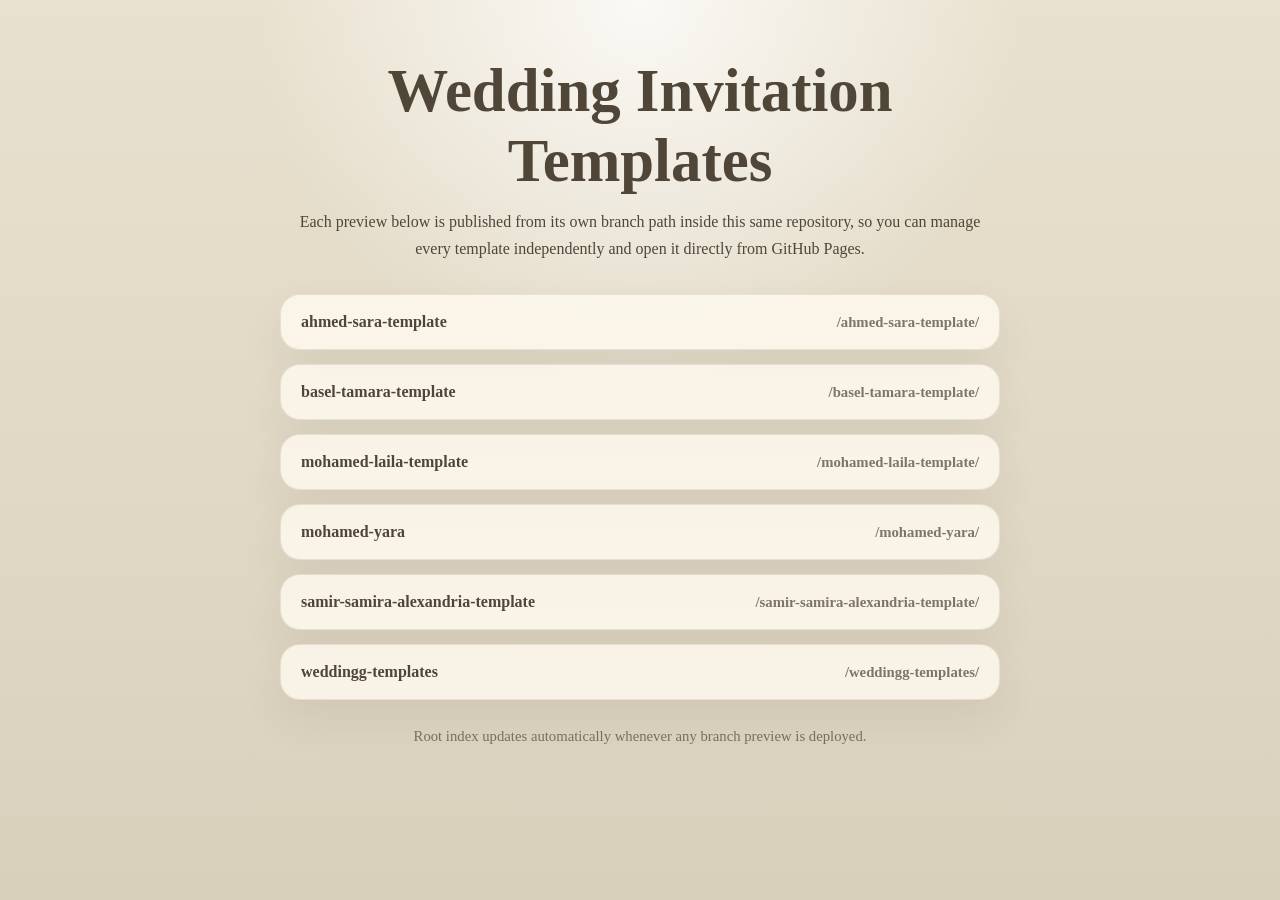
==== index.html @ 76e406f6 "Deploy c4c49583e7e1dd8cb4e0a4e46a7a041f23923873 to mohamed-yara" ====
<!doctype html>
<html lang="en">
<head>
  <meta charset="utf-8">
  <meta name="viewport" content="width=device-width, initial-scale=1">
  <title>Wedding Invitation Templates</title>
  <style>
    :root {
      color-scheme: light;
    }

    * {
      box-sizing: border-box;
    }

    body {
      margin: 0;
      min-height: 100vh;
      font-family: "Georgia", "Times New Roman", serif;
      background:
        radial-gradient(circle at top, rgba(255, 255, 255, 0.8), rgba(255, 255, 255, 0) 35%),
        linear-gradient(180deg, #e9e1cf 0%, #d9d0bc 100%);
      color: #4f4638;
    }

    main {
      width: min(720px, calc(100vw - 32px));
      margin: 0 auto;
      padding: 56px 0 72px;
    }

    h1 {
      margin: 0 0 12px;
      font-size: clamp(2.4rem, 7vw, 3.8rem);
      text-align: center;
    }

    p.lead {
      margin: 0 auto 32px;
      max-width: 44rem;
      text-align: center;
      font-size: 1rem;
      line-height: 1.7;
    }

    ul {
      list-style: none;
      margin: 0;
      padding: 0;
      display: grid;
      gap: 14px;
    }

    li {
      padding: 18px 20px;
      border-radius: 20px;
      background: rgba(255, 250, 240, 0.82);
      border: 1px solid rgba(111, 99, 79, 0.14);
      box-shadow: 0 20px 40px rgba(79, 70, 56, 0.08);
    }

    a {
      color: inherit;
      text-decoration: none;
      display: flex;
      justify-content: space-between;
      align-items: center;
      gap: 16px;
      font-weight: 700;
    }

    a span:last-child {
      opacity: 0.72;
      font-size: 0.92rem;
    }

    footer {
      margin-top: 28px;
      text-align: center;
      font-size: 0.92rem;
      opacity: 0.7;
    }
  </style>
</head>
<body>
  <main>
    <h1>Wedding Invitation Templates</h1>
    <p class="lead">Each preview below is published from its own branch path inside this same repository, so you can manage every template independently and open it directly from GitHub Pages.</p>
    <ul>
                <li><a href="./ahmed-sara-template/"><span>ahmed-sara-template</span><span>/ahmed-sara-template/</span></a></li>
                <li><a href="./basel-tamara-template/"><span>basel-tamara-template</span><span>/basel-tamara-template/</span></a></li>
                <li><a href="./mohamed-laila-template/"><span>mohamed-laila-template</span><span>/mohamed-laila-template/</span></a></li>
                <li><a href="./mohamed-yara/"><span>mohamed-yara</span><span>/mohamed-yara/</span></a></li>
                <li><a href="./samir-samira-alexandria-template/"><span>samir-samira-alexandria-template</span><span>/samir-samira-alexandria-template/</span></a></li>
                <li><a href="./weddingg-templates/"><span>weddingg-templates</span><span>/weddingg-templates/</span></a></li>
    </ul>
    <footer>Root index updates automatically whenever any branch preview is deployed.</footer>
  </main>
</body>
</html>
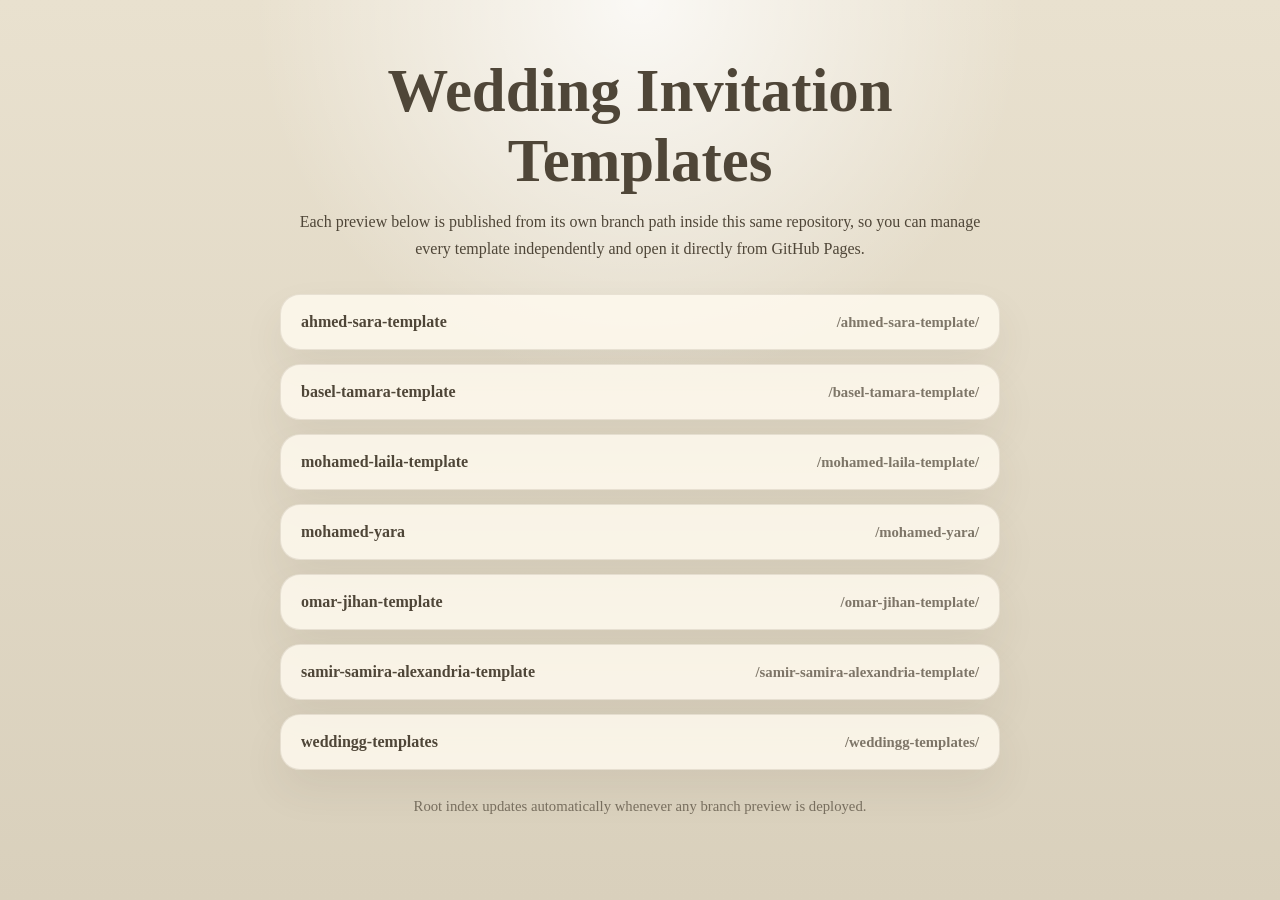
==== commit 59973581: "Deploy c4c49583e7e1dd8cb4e0a4e46a7a041f23923873 to omar-jihan-template" ====
--- a/index.html
+++ b/index.html
@@ -91,6 +91,7 @@
                 <li><a href="./basel-tamara-template/"><span>basel-tamara-template</span><span>/basel-tamara-template/</span></a></li>
                 <li><a href="./mohamed-laila-template/"><span>mohamed-laila-template</span><span>/mohamed-laila-template/</span></a></li>
                 <li><a href="./mohamed-yara/"><span>mohamed-yara</span><span>/mohamed-yara/</span></a></li>
+                <li><a href="./omar-jihan-template/"><span>omar-jihan-template</span><span>/omar-jihan-template/</span></a></li>
                 <li><a href="./samir-samira-alexandria-template/"><span>samir-samira-alexandria-template</span><span>/samir-samira-alexandria-template/</span></a></li>
                 <li><a href="./weddingg-templates/"><span>weddingg-templates</span><span>/weddingg-templates/</span></a></li>
     </ul>
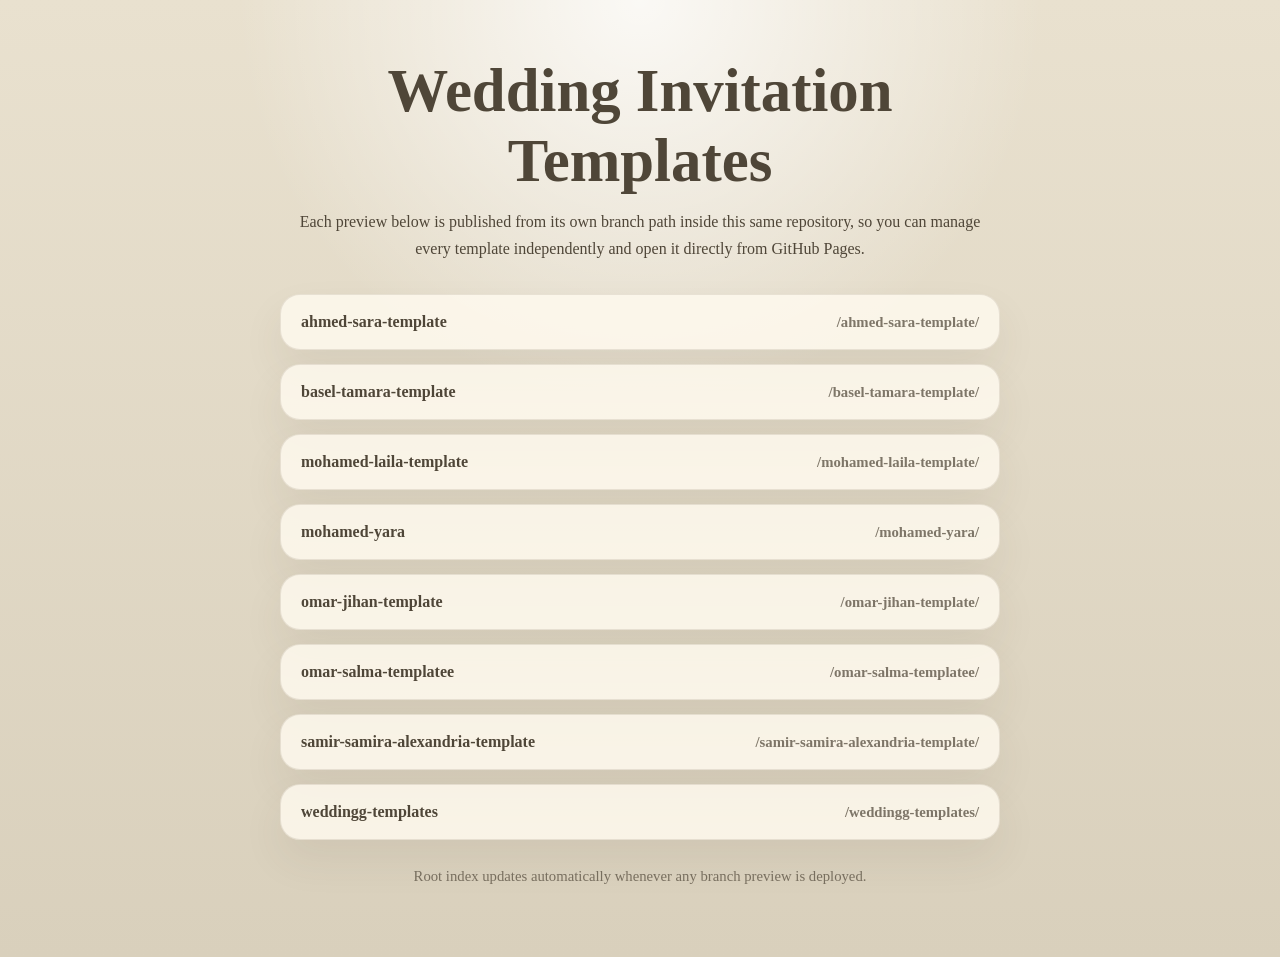
==== commit 0433676e: "Deploy c4c49583e7e1dd8cb4e0a4e46a7a041f23923873 to omar-salma-templatee" ====
--- a/index.html
+++ b/index.html
@@ -92,6 +92,7 @@
                 <li><a href="./mohamed-laila-template/"><span>mohamed-laila-template</span><span>/mohamed-laila-template/</span></a></li>
                 <li><a href="./mohamed-yara/"><span>mohamed-yara</span><span>/mohamed-yara/</span></a></li>
                 <li><a href="./omar-jihan-template/"><span>omar-jihan-template</span><span>/omar-jihan-template/</span></a></li>
+                <li><a href="./omar-salma-templatee/"><span>omar-salma-templatee</span><span>/omar-salma-templatee/</span></a></li>
                 <li><a href="./samir-samira-alexandria-template/"><span>samir-samira-alexandria-template</span><span>/samir-samira-alexandria-template/</span></a></li>
                 <li><a href="./weddingg-templates/"><span>weddingg-templates</span><span>/weddingg-templates/</span></a></li>
     </ul>
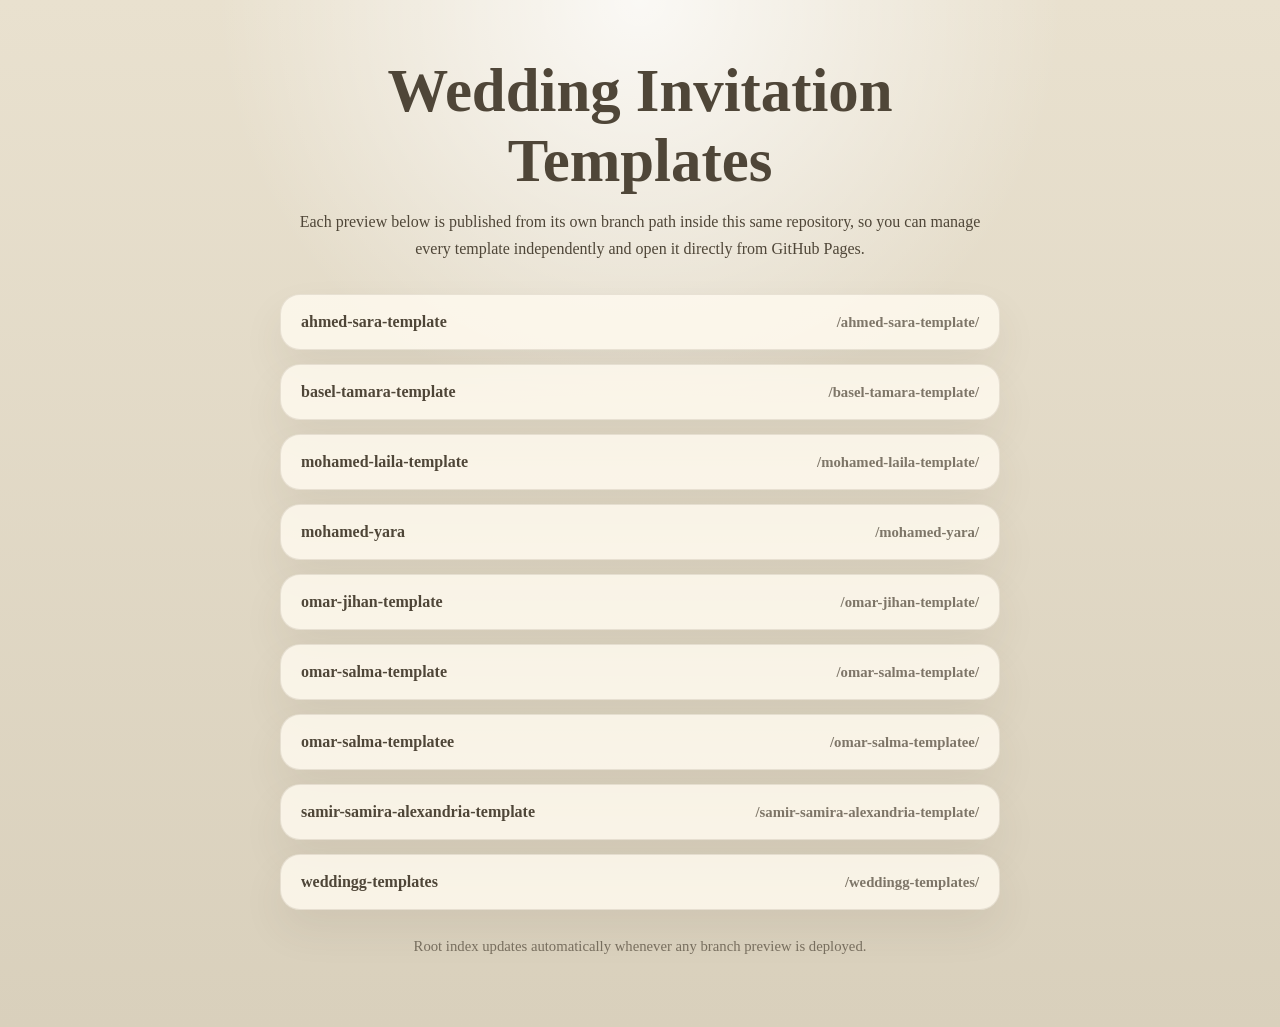
==== commit 448b1506: "Deploy c4c49583e7e1dd8cb4e0a4e46a7a041f23923873 to omar-salma-template" ====
--- a/index.html
+++ b/index.html
@@ -92,6 +92,7 @@
                 <li><a href="./mohamed-laila-template/"><span>mohamed-laila-template</span><span>/mohamed-laila-template/</span></a></li>
                 <li><a href="./mohamed-yara/"><span>mohamed-yara</span><span>/mohamed-yara/</span></a></li>
                 <li><a href="./omar-jihan-template/"><span>omar-jihan-template</span><span>/omar-jihan-template/</span></a></li>
+                <li><a href="./omar-salma-template/"><span>omar-salma-template</span><span>/omar-salma-template/</span></a></li>
                 <li><a href="./omar-salma-templatee/"><span>omar-salma-templatee</span><span>/omar-salma-templatee/</span></a></li>
                 <li><a href="./samir-samira-alexandria-template/"><span>samir-samira-alexandria-template</span><span>/samir-samira-alexandria-template/</span></a></li>
                 <li><a href="./weddingg-templates/"><span>weddingg-templates</span><span>/weddingg-templates/</span></a></li>
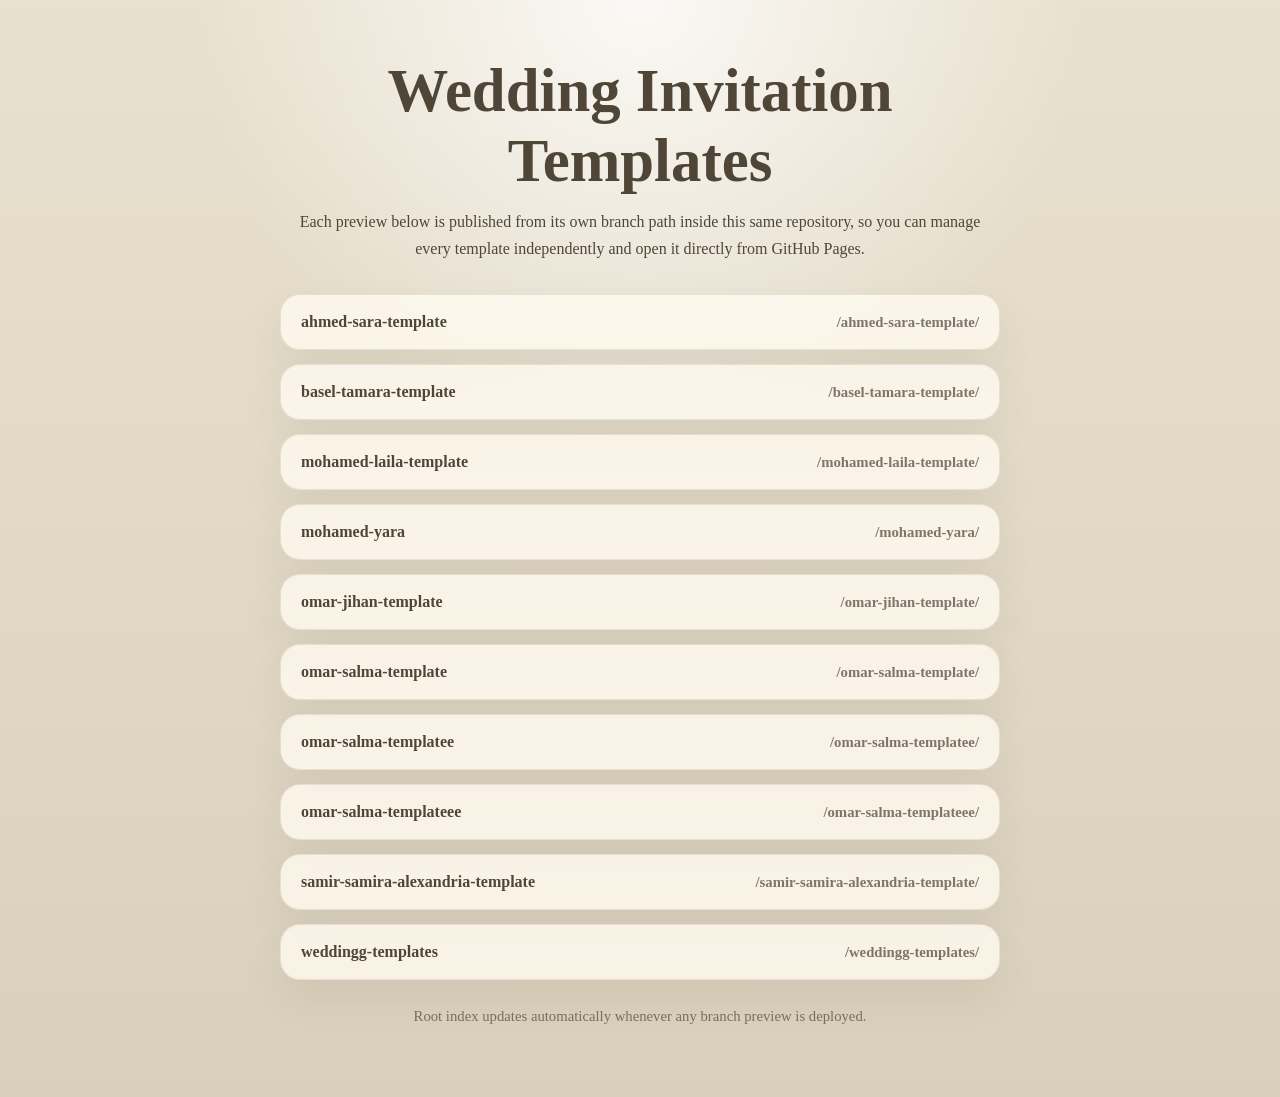
==== commit 35a00adf: "Deploy c4c49583e7e1dd8cb4e0a4e46a7a041f23923873 to omar-salma-templateee" ====
--- a/index.html
+++ b/index.html
@@ -94,6 +94,7 @@
                 <li><a href="./omar-jihan-template/"><span>omar-jihan-template</span><span>/omar-jihan-template/</span></a></li>
                 <li><a href="./omar-salma-template/"><span>omar-salma-template</span><span>/omar-salma-template/</span></a></li>
                 <li><a href="./omar-salma-templatee/"><span>omar-salma-templatee</span><span>/omar-salma-templatee/</span></a></li>
+                <li><a href="./omar-salma-templateee/"><span>omar-salma-templateee</span><span>/omar-salma-templateee/</span></a></li>
                 <li><a href="./samir-samira-alexandria-template/"><span>samir-samira-alexandria-template</span><span>/samir-samira-alexandria-template/</span></a></li>
                 <li><a href="./weddingg-templates/"><span>weddingg-templates</span><span>/weddingg-templates/</span></a></li>
     </ul>
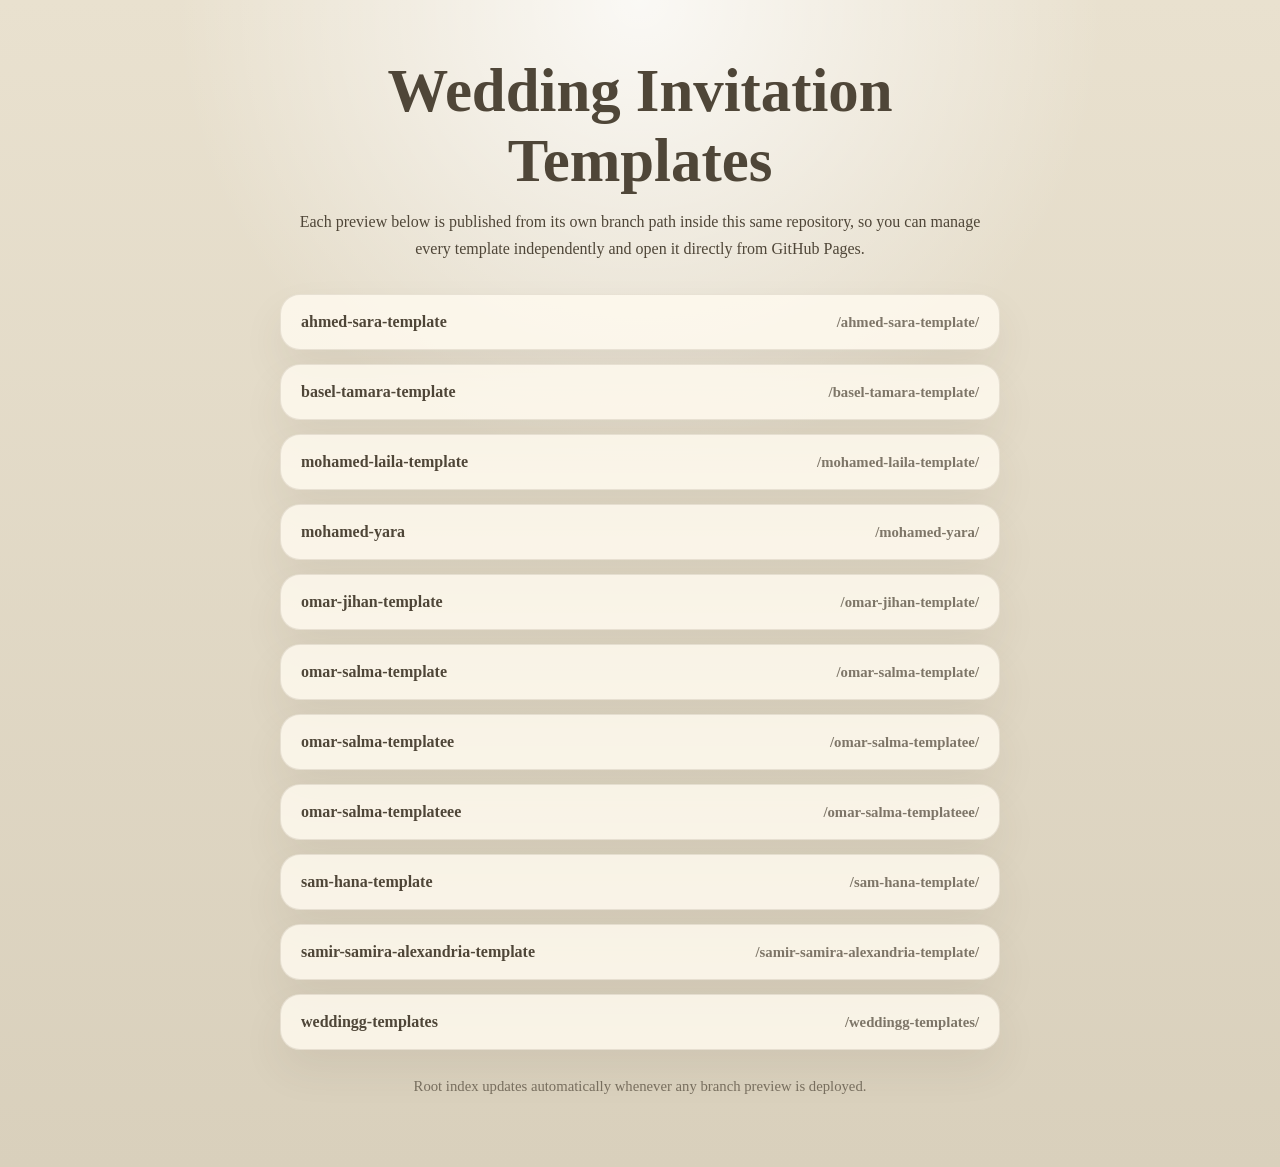
==== commit 73d59a73: "Deploy c4c49583e7e1dd8cb4e0a4e46a7a041f23923873 to sam-hana-template" ====
--- a/index.html
+++ b/index.html
@@ -95,6 +95,7 @@
                 <li><a href="./omar-salma-template/"><span>omar-salma-template</span><span>/omar-salma-template/</span></a></li>
                 <li><a href="./omar-salma-templatee/"><span>omar-salma-templatee</span><span>/omar-salma-templatee/</span></a></li>
                 <li><a href="./omar-salma-templateee/"><span>omar-salma-templateee</span><span>/omar-salma-templateee/</span></a></li>
+                <li><a href="./sam-hana-template/"><span>sam-hana-template</span><span>/sam-hana-template/</span></a></li>
                 <li><a href="./samir-samira-alexandria-template/"><span>samir-samira-alexandria-template</span><span>/samir-samira-alexandria-template/</span></a></li>
                 <li><a href="./weddingg-templates/"><span>weddingg-templates</span><span>/weddingg-templates/</span></a></li>
     </ul>
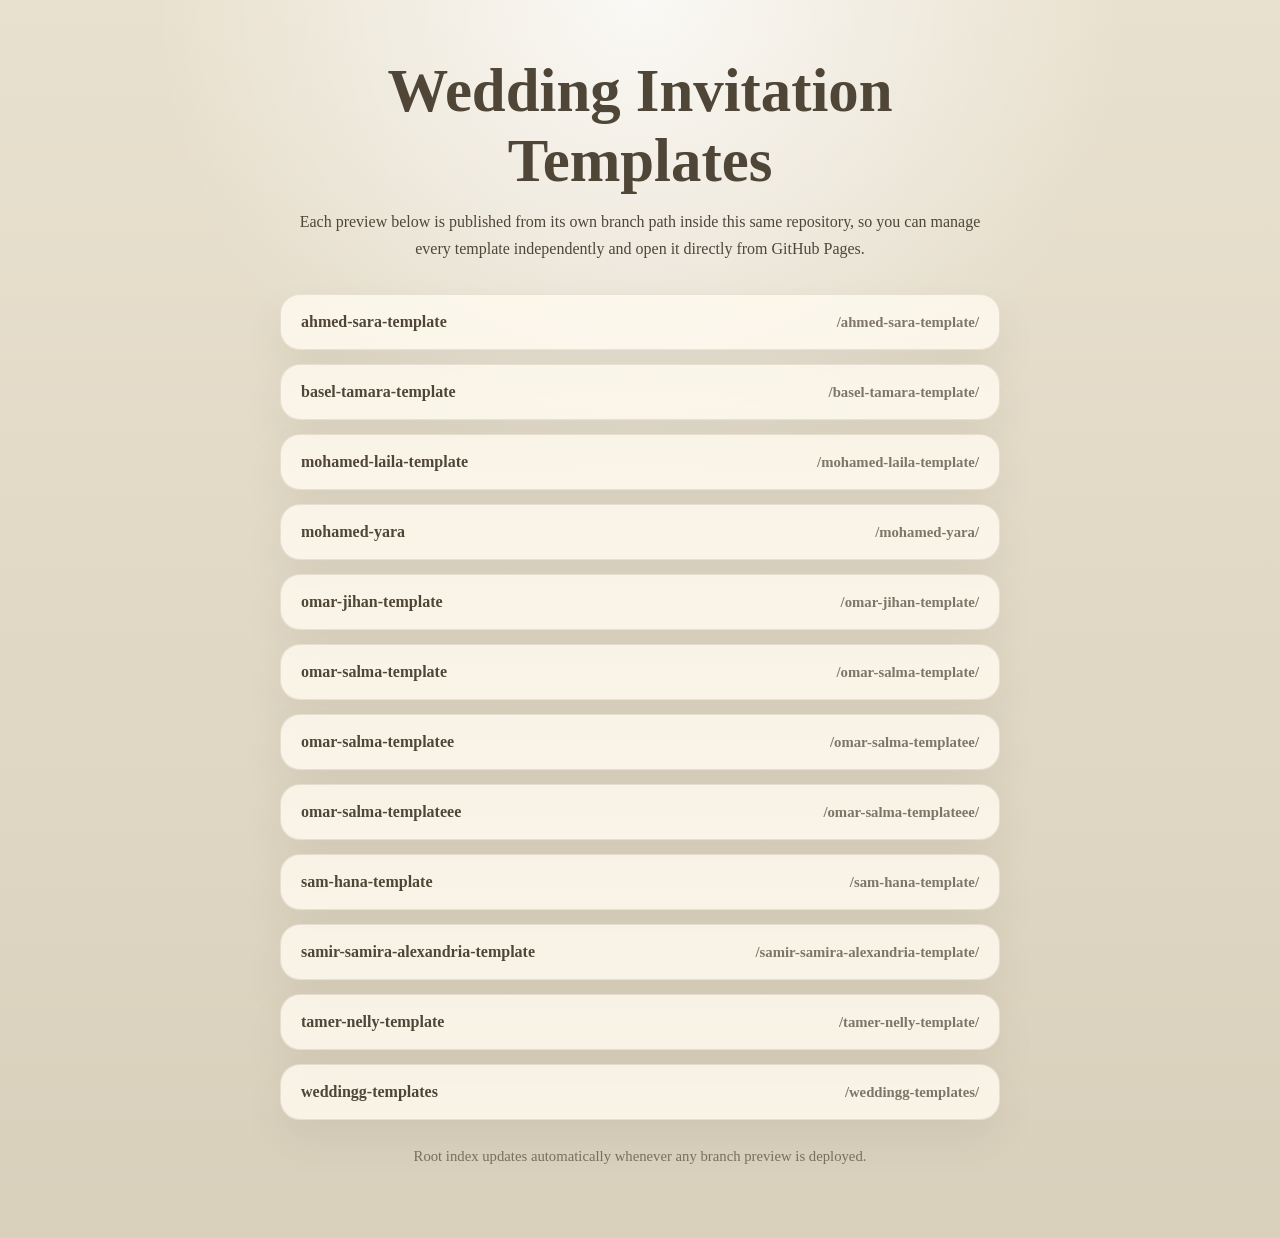
==== commit e123f9f5: "Deploy c4c49583e7e1dd8cb4e0a4e46a7a041f23923873 to tamer-nelly-template" ====
--- a/index.html
+++ b/index.html
@@ -97,6 +97,7 @@
                 <li><a href="./omar-salma-templateee/"><span>omar-salma-templateee</span><span>/omar-salma-templateee/</span></a></li>
                 <li><a href="./sam-hana-template/"><span>sam-hana-template</span><span>/sam-hana-template/</span></a></li>
                 <li><a href="./samir-samira-alexandria-template/"><span>samir-samira-alexandria-template</span><span>/samir-samira-alexandria-template/</span></a></li>
+                <li><a href="./tamer-nelly-template/"><span>tamer-nelly-template</span><span>/tamer-nelly-template/</span></a></li>
                 <li><a href="./weddingg-templates/"><span>weddingg-templates</span><span>/weddingg-templates/</span></a></li>
     </ul>
     <footer>Root index updates automatically whenever any branch preview is deployed.</footer>
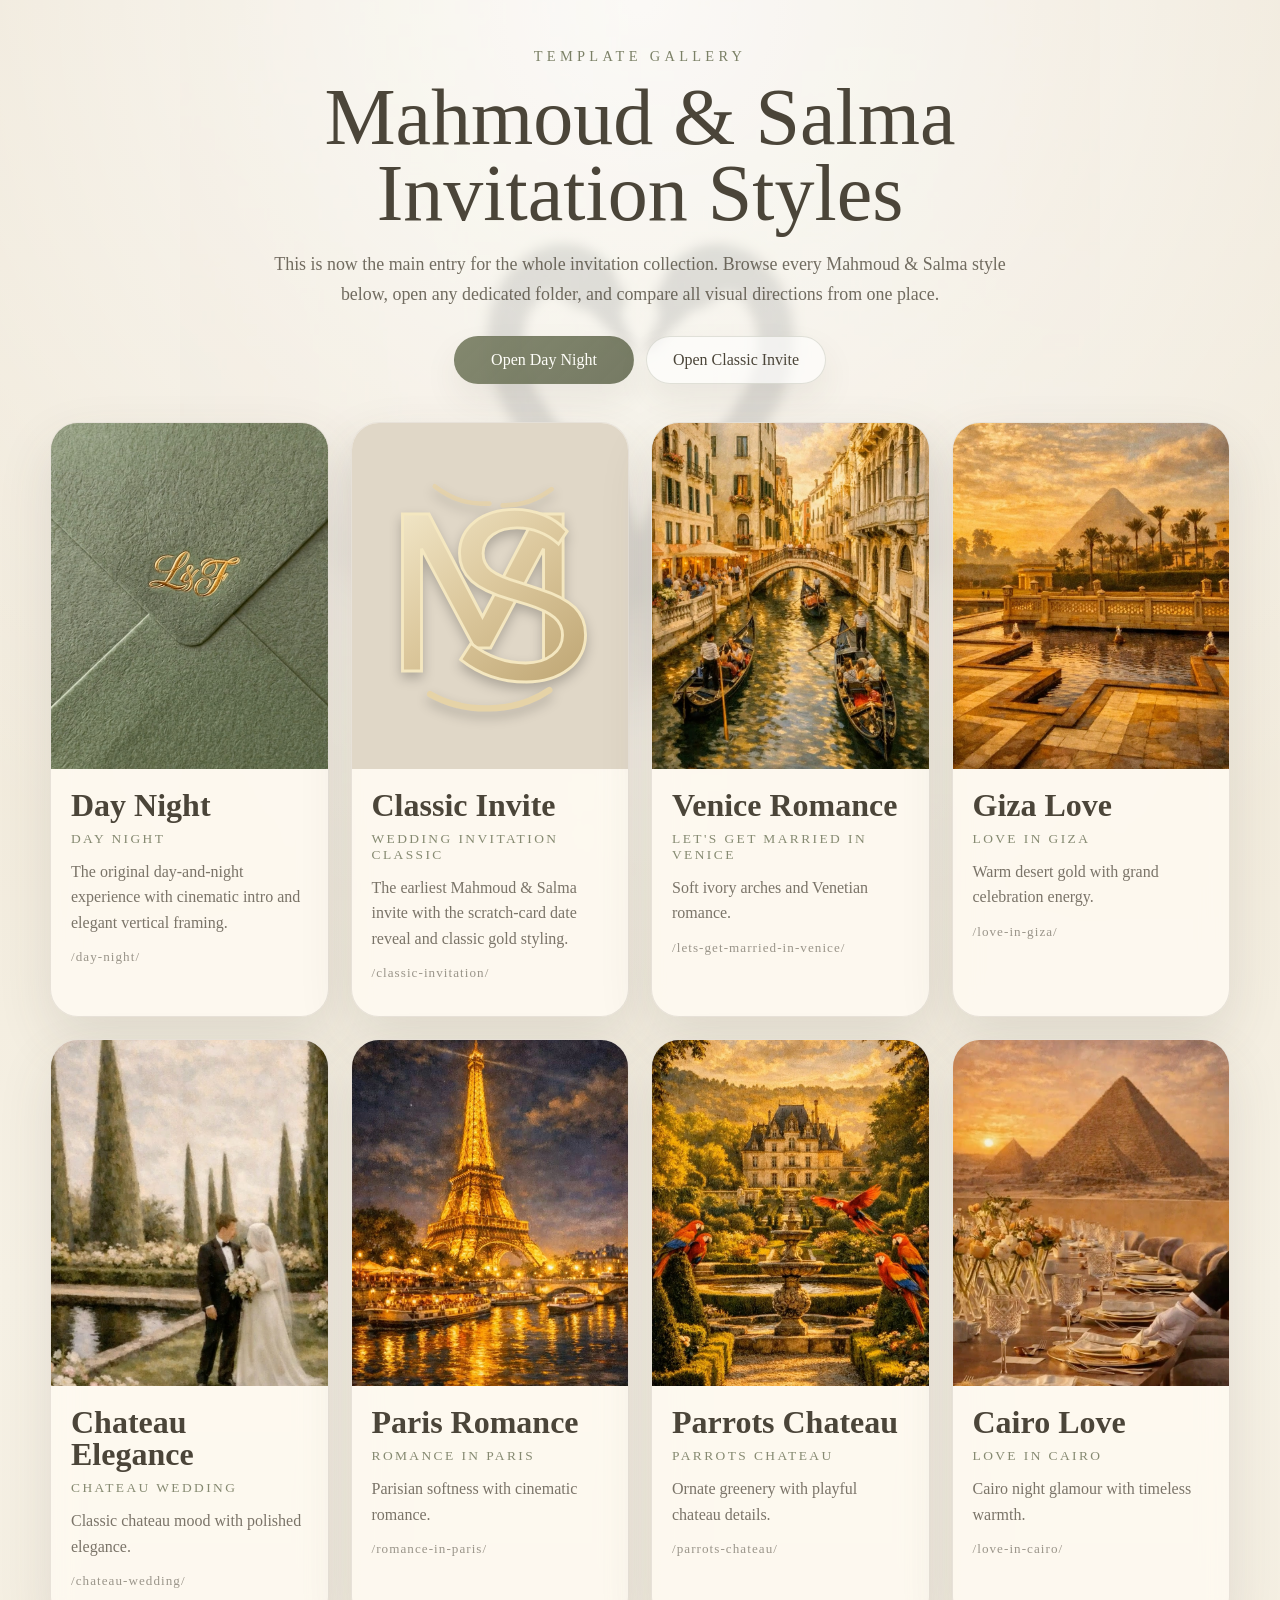
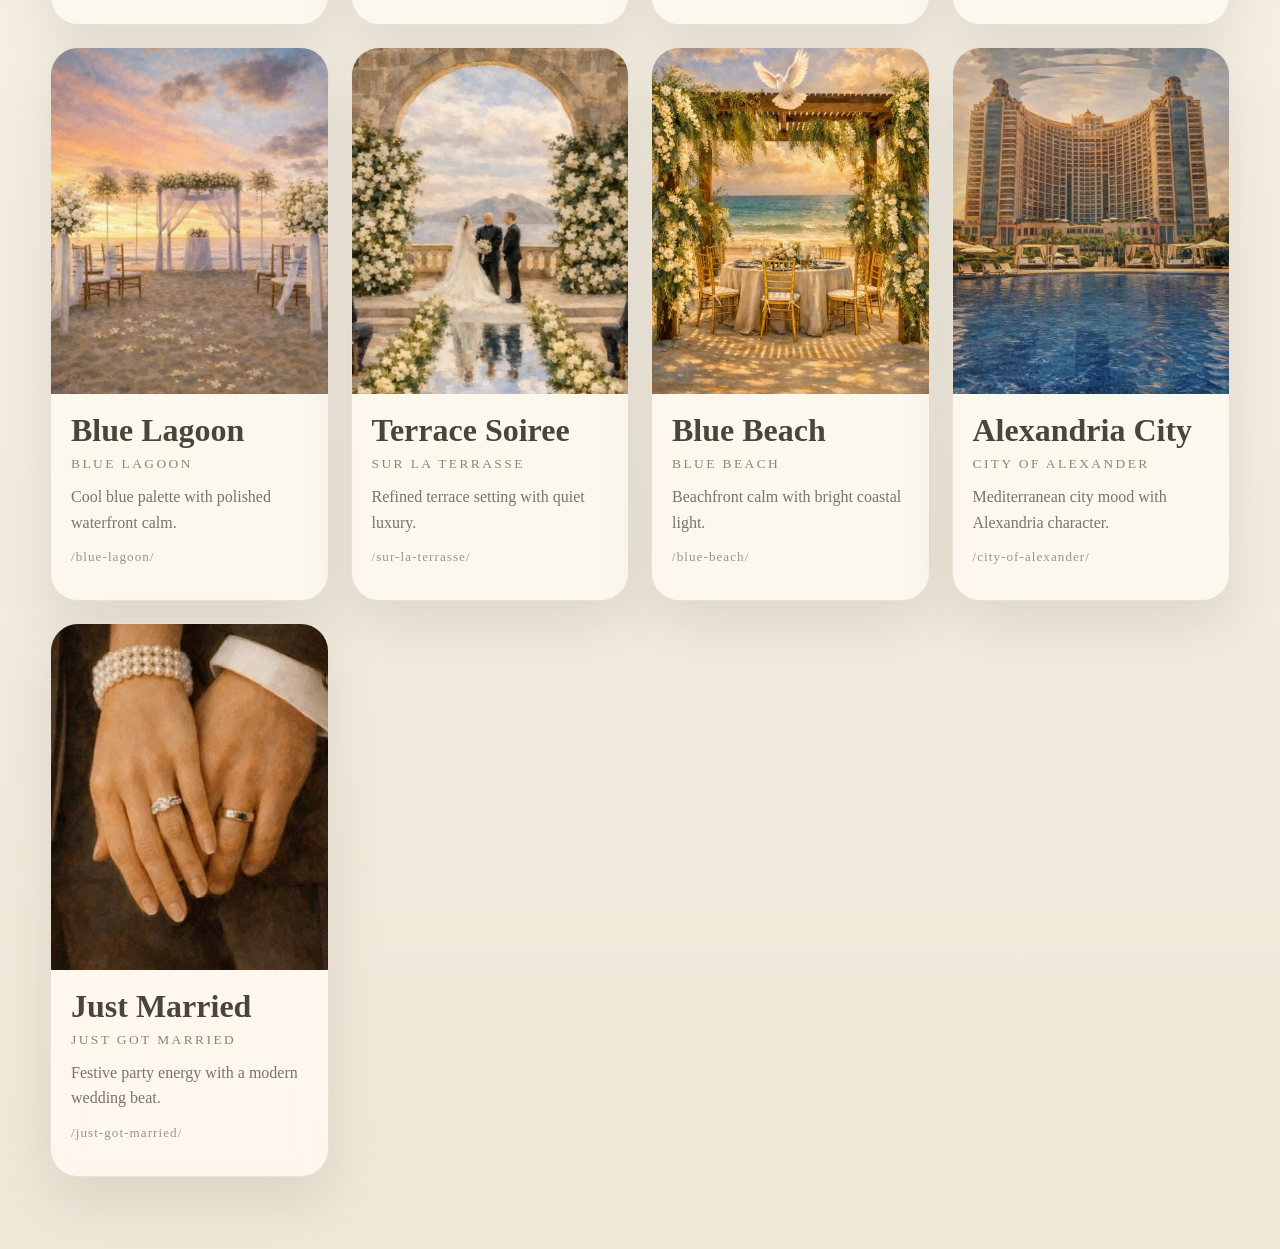
==== commit 4dd7cb66: "Make root a template gallery and add legacy invites" ====
--- a/index.html
+++ b/index.html
@@ -1,12 +1,22 @@
 <!doctype html>
 <html lang="en">
 <head>
-  <meta charset="utf-8">
-  <meta name="viewport" content="width=device-width, initial-scale=1">
-  <title>Wedding Invitation Templates</title>
+  <meta charset="UTF-8">
+  <meta name="viewport" content="width=device-width, initial-scale=1.0">
+  <title>Mahmoud &amp; Salma Template Gallery</title>
+  <meta name="description" content="Browse all Mahmoud & Salma invitation styles.">
+  <link rel="icon" type="image/svg+xml" href="./favicon.svg">
+  <script src="./scripts/template-catalog.js"></script>
   <style>
     :root {
       color-scheme: light;
+      --paper: #f6f1e5;
+      --sand: #dfd4be;
+      --olive: #7b8066;
+      --ink: #4b4539;
+      --card: rgba(255, 251, 242, 0.82);
+      --line: rgba(75, 69, 57, 0.12);
+      --shadow: 0 22px 54px rgba(76, 69, 57, 0.12);
     }
 
     * {
@@ -16,91 +26,208 @@
     body {
       margin: 0;
       min-height: 100vh;
-      font-family: "Georgia", "Times New Roman", serif;
+      font-family: "Cormorant Garamond", "Georgia", serif;
+      color: var(--ink);
       background:
-        radial-gradient(circle at top, rgba(255, 255, 255, 0.8), rgba(255, 255, 255, 0) 35%),
-        linear-gradient(180deg, #e9e1cf 0%, #d9d0bc 100%);
-      color: #4f4638;
+        radial-gradient(circle at top, rgba(255, 255, 255, 0.9), rgba(255, 255, 255, 0) 35%),
+        linear-gradient(180deg, #ece3d1 0%, var(--paper) 45%, #efe7d8 100%);
+    }
+
+    body::before {
+      content: "";
+      position: fixed;
+      inset: 0;
+      background: url("./assets/bg-shadow-main.jpg") center center / 920px no-repeat;
+      opacity: 0.12;
+      pointer-events: none;
     }
 
     main {
-      width: min(720px, calc(100vw - 32px));
+      position: relative;
+      z-index: 1;
+      width: min(1180px, calc(100vw - 32px));
       margin: 0 auto;
-      padding: 56px 0 72px;
+      padding: 48px 0 72px;
+    }
+
+    .hero {
+      text-align: center;
+      margin-bottom: 28px;
+    }
+
+    .eyebrow {
+      margin: 0 0 14px;
+      font-family: "Georgia", serif;
+      font-size: 0.9rem;
+      letter-spacing: 0.3em;
+      text-transform: uppercase;
+      color: var(--olive);
     }
 
     h1 {
-      margin: 0 0 12px;
-      font-size: clamp(2.4rem, 7vw, 3.8rem);
-      text-align: center;
-    }
-
-    p.lead {
-      margin: 0 auto 32px;
-      max-width: 44rem;
-      text-align: center;
-      font-size: 1rem;
+      margin: 0;
+      font-size: clamp(2.8rem, 7vw, 5rem);
+      font-weight: 500;
+      line-height: 0.95;
+    }
+
+    .lead {
+      width: min(760px, 100%);
+      margin: 18px auto 0;
+      font-size: 1.12rem;
       line-height: 1.7;
-    }
-
-    ul {
-      list-style: none;
-      margin: 0;
-      padding: 0;
+      color: rgba(75, 69, 57, 0.78);
+    }
+
+    .actions {
+      display: flex;
+      justify-content: center;
+      flex-wrap: wrap;
+      gap: 12px;
+      margin: 26px 0 0;
+    }
+
+    .action-link {
+      display: inline-flex;
+      align-items: center;
+      justify-content: center;
+      min-width: 180px;
+      padding: 14px 18px;
+      border-radius: 999px;
+      text-decoration: none;
+      color: var(--ink);
+      background: rgba(255, 255, 255, 0.6);
+      border: 1px solid rgba(123, 128, 102, 0.22);
+      box-shadow: 0 16px 34px rgba(75, 69, 57, 0.08);
+    }
+
+    .action-link.primary {
+      background: linear-gradient(135deg, rgba(123, 128, 102, 0.94), rgba(103, 109, 84, 0.9));
+      color: #fffef9;
+      border-color: transparent;
+    }
+
+    .grid {
       display: grid;
-      gap: 14px;
-    }
-
-    li {
-      padding: 18px 20px;
-      border-radius: 20px;
-      background: rgba(255, 250, 240, 0.82);
-      border: 1px solid rgba(111, 99, 79, 0.14);
-      box-shadow: 0 20px 40px rgba(79, 70, 56, 0.08);
-    }
-
-    a {
+      grid-template-columns: repeat(auto-fit, minmax(240px, 1fr));
+      gap: 22px;
+      margin-top: 38px;
+    }
+
+    .card {
+      overflow: hidden;
+      border-radius: 28px;
+      background: var(--card);
+      border: 1px solid var(--line);
+      box-shadow: var(--shadow);
+      backdrop-filter: blur(14px);
+    }
+
+    .card a {
       color: inherit;
       text-decoration: none;
-      display: flex;
-      justify-content: space-between;
-      align-items: center;
-      gap: 16px;
-      font-weight: 700;
-    }
-
-    a span:last-child {
-      opacity: 0.72;
-      font-size: 0.92rem;
-    }
-
-    footer {
-      margin-top: 28px;
-      text-align: center;
-      font-size: 0.92rem;
-      opacity: 0.7;
+      display: block;
+      height: 100%;
+    }
+
+    .preview {
+      aspect-ratio: 4 / 5;
+      background: #e0d7c7 center center / cover no-repeat;
+    }
+
+    .content {
+      padding: 20px 20px 22px;
+    }
+
+    .content .style {
+      margin: 0;
+      font-size: 2rem;
+      line-height: 1;
+    }
+
+    .content .title {
+      margin: 10px 0 0;
+      font-size: 0.84rem;
+      letter-spacing: 0.18em;
+      text-transform: uppercase;
+      color: rgba(123, 128, 102, 0.92);
+    }
+
+    .content .accent {
+      margin: 12px 0 0;
+      font-size: 1rem;
+      line-height: 1.6;
+      color: rgba(75, 69, 57, 0.74);
+    }
+
+    .content .url {
+      margin-top: 14px;
+      font-size: 0.82rem;
+      letter-spacing: 0.08em;
+      text-transform: lowercase;
+      color: rgba(75, 69, 57, 0.56);
+    }
+
+    @media (max-width: 640px) {
+      main {
+        width: min(100vw - 20px, 100%);
+        padding-top: 28px;
+      }
+
+      .lead {
+        font-size: 1rem;
+      }
+
+      .content .style {
+        font-size: 1.72rem;
+      }
     }
   </style>
 </head>
 <body>
   <main>
-    <h1>Wedding Invitation Templates</h1>
-    <p class="lead">Each preview below is published from its own branch path inside this same repository, so you can manage every template independently and open it directly from GitHub Pages.</p>
-    <ul>
-                <li><a href="./ahmed-sara-template/"><span>ahmed-sara-template</span><span>/ahmed-sara-template/</span></a></li>
-                <li><a href="./basel-tamara-template/"><span>basel-tamara-template</span><span>/basel-tamara-template/</span></a></li>
-                <li><a href="./mohamed-laila-template/"><span>mohamed-laila-template</span><span>/mohamed-laila-template/</span></a></li>
-                <li><a href="./mohamed-yara/"><span>mohamed-yara</span><span>/mohamed-yara/</span></a></li>
-                <li><a href="./omar-jihan-template/"><span>omar-jihan-template</span><span>/omar-jihan-template/</span></a></li>
-                <li><a href="./omar-salma-template/"><span>omar-salma-template</span><span>/omar-salma-template/</span></a></li>
-                <li><a href="./omar-salma-templatee/"><span>omar-salma-templatee</span><span>/omar-salma-templatee/</span></a></li>
-                <li><a href="./omar-salma-templateee/"><span>omar-salma-templateee</span><span>/omar-salma-templateee/</span></a></li>
-                <li><a href="./sam-hana-template/"><span>sam-hana-template</span><span>/sam-hana-template/</span></a></li>
-                <li><a href="./samir-samira-alexandria-template/"><span>samir-samira-alexandria-template</span><span>/samir-samira-alexandria-template/</span></a></li>
-                <li><a href="./tamer-nelly-template/"><span>tamer-nelly-template</span><span>/tamer-nelly-template/</span></a></li>
-                <li><a href="./weddingg-templates/"><span>weddingg-templates</span><span>/weddingg-templates/</span></a></li>
-    </ul>
-    <footer>Root index updates automatically whenever any branch preview is deployed.</footer>
+    <section class="hero">
+      <p class="eyebrow">Template Gallery</p>
+      <h1>Mahmoud &amp; Salma<br>Invitation Styles</h1>
+      <p class="lead">This is now the main entry for the whole invitation collection. Browse every Mahmoud &amp; Salma style below, open any dedicated folder, and compare all visual directions from one place.</p>
+      <div class="actions">
+        <a class="action-link primary" href="./day-night/">Open Day Night</a>
+        <a class="action-link" href="./classic-invitation/">Open Classic Invite</a>
+      </div>
+    </section>
+
+    <section>
+      <div id="template-grid" class="grid"></div>
+    </section>
   </main>
+
+  <script>
+    (function () {
+      var catalog = window.__TEMPLATE_CATALOG__ || [];
+      var grid = document.getElementById("template-grid");
+
+      if (!grid) {
+        return;
+      }
+
+      catalog.forEach(function (item) {
+        var card = document.createElement("article");
+        card.className = "card";
+
+        card.innerHTML =
+          '<a href="./' + item.pathSlug + '/">' +
+          '  <div class="preview" style="background-image:url(./' + item.preview + ')"></div>' +
+          '  <div class="content">' +
+          '    <h2 class="style">' + item.styleName + '</h2>' +
+          '    <p class="title">' + item.title + '</p>' +
+          '    <p class="accent">' + item.accent + '</p>' +
+          '    <p class="url">/' + item.pathSlug + '/</p>' +
+          '  </div>' +
+          '</a>';
+
+        grid.appendChild(card);
+      });
+    })();
+  </script>
 </body>
 </html>
